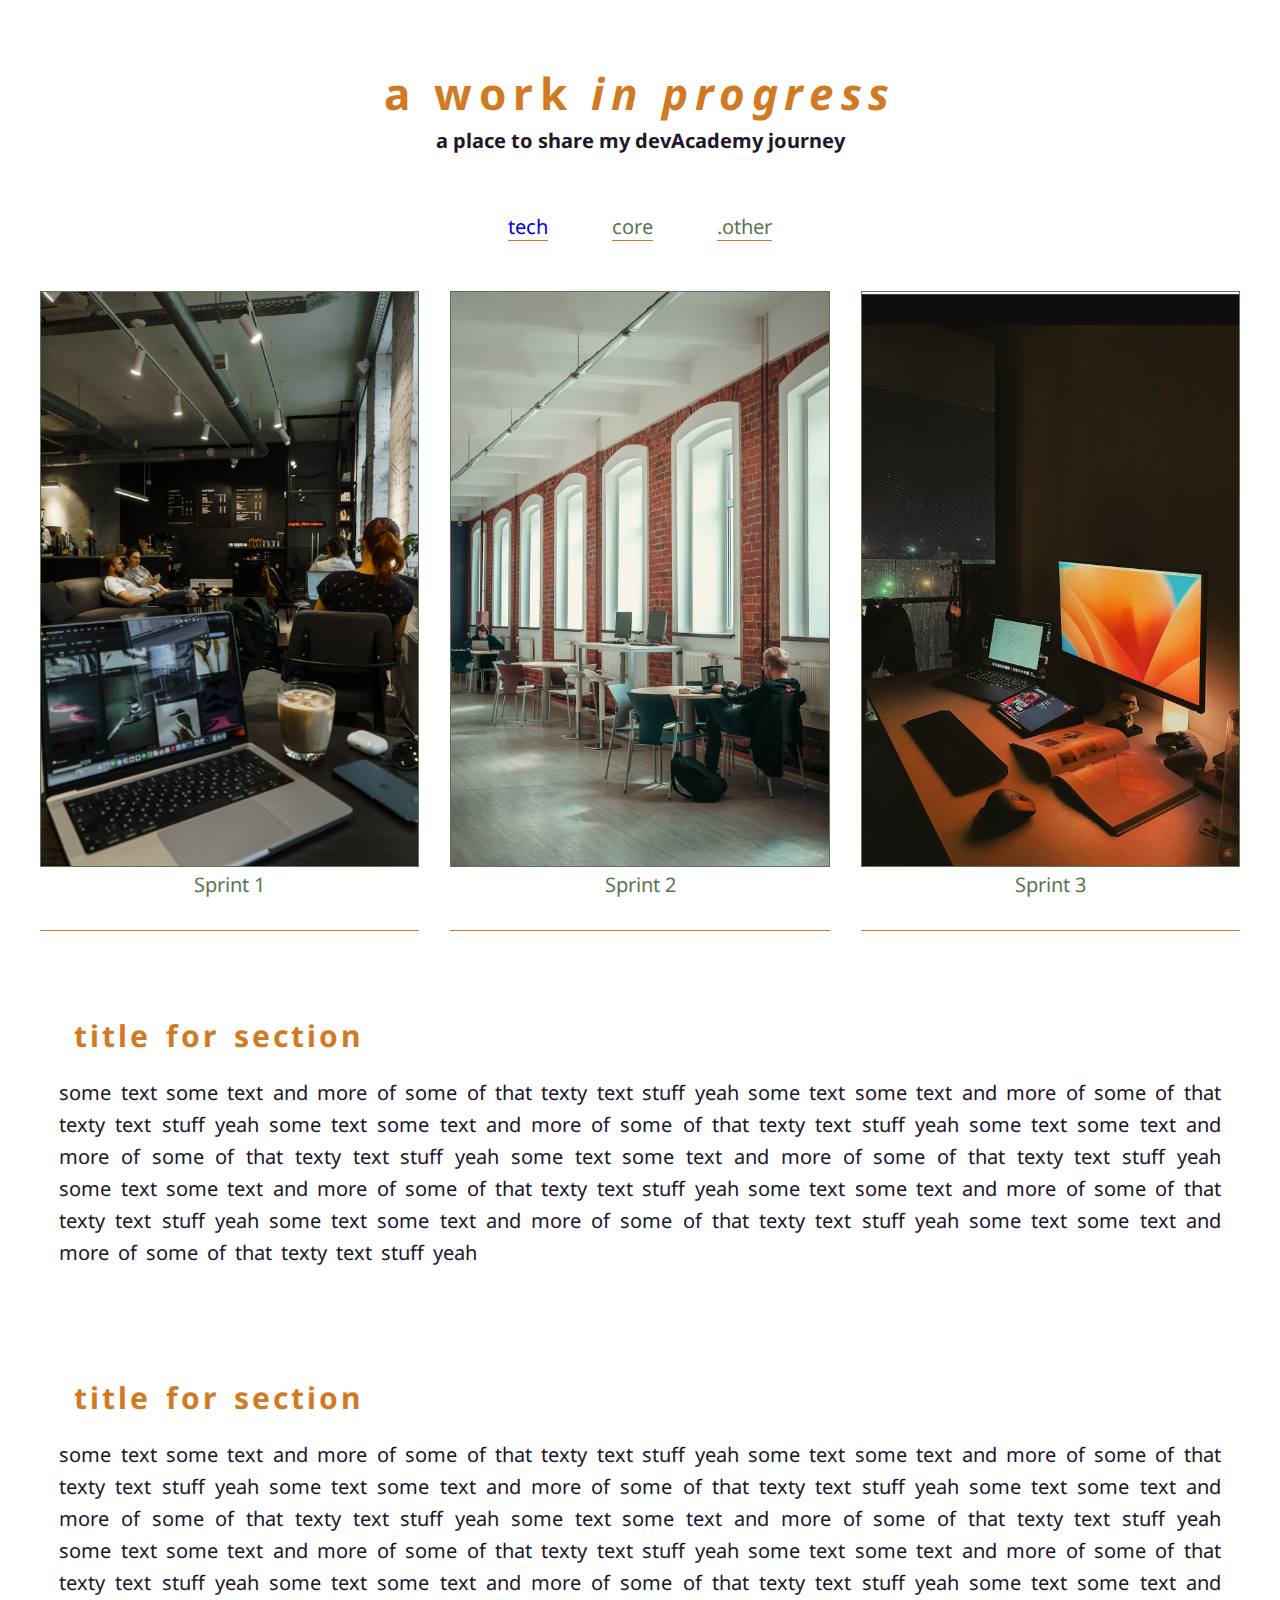
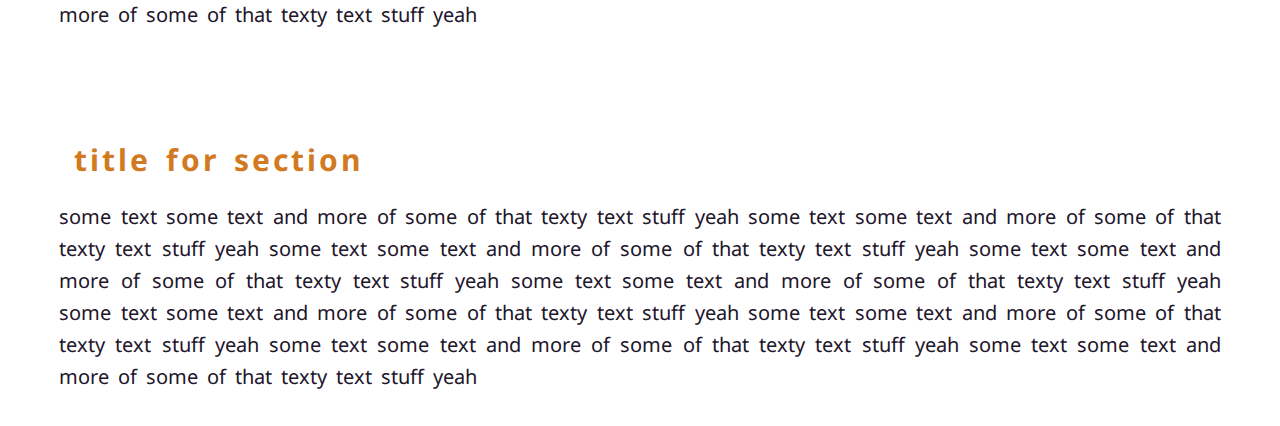
==== index.html @ 832a3181 "Test and edit values for responsive queries" ====
<html lang="en">
  <head>
    <title>pat: landing page</title>
    <meta charset="UTF-8">
    <meta name="viewport" content="width=device-width, initial-scale=1.0">
    <link rel="stylesheet" href="./styles/main.css">
    <link rel="stylesheet"
  href="https://fonts.googleapis.com/css?family=Noto+Sans">
    
  <body>
    <header class="header-container">
   
      <h1 class="header-text">a work <i>in progress</i></h1>
      <h4 class="header-text">a place to share my devAcademy journey</h4>
    </header>

    <nav class="nav-container">
      <div class="nav-item"><a href="https://patnz.github.io/blog/html-css.html">tech</a></div>
      <div class="nav-item">core</div>
      <div class="nav-item">.other</div>

    </nav>

    <main>

      <div class="panel-container">

        <!-- A challenge for the future = panel can scroll -->

        <div class="panel-item">
          <a href="https://handbook.eda.nz/foundations/curriculum/sprint-1"><img class="panel-img" src="./images/panel-img-1.png">
          <div class="panel-title">Sprint 1</div></a>
        </div>

        <div class="panel-item">
          <a href="https://handbook.eda.nz/foundations/curriculum/sprint-2"><img class="panel-img" src="./images/panel-img-2.png">
          <div class="panel-title">Sprint 2</div></a>
        </div>

        <div class="panel-item">
          <a href="https://handbook.eda.nz/foundations/curriculum/sprint-3"><img class="panel-img" src="./images/panel-img-3.png">
          <div class="panel-title">Sprint 3</div></a>
        </div>

      </div>

        <section class="main-section">
          <h2 class="main-section-title">title for section</h2>
          <p>some text some text and more of some of that texty text stuff yeah some text some text and more of some of that texty text stuff yeah some text some text and more of some of that texty text stuff yeah some text some text and more of some of that texty text stuff yeah some text some text and more of some of that texty text stuff yeah some text some text and more of some of that texty text stuff yeah some text some text and more of some of that texty text stuff yeah some text some text and more of some of that texty text stuff yeah some text some text and more of some of that texty text stuff yeah</p>
        </section>

        <section class="main-section">
          <h2 class="main-section-title">title for section</h2>
          <p>some text some text and more of some of that texty text stuff yeah some text some text and more of some of that texty text stuff yeah some text some text and more of some of that texty text stuff yeah some text some text and more of some of that texty text stuff yeah some text some text and more of some of that texty text stuff yeah some text some text and more of some of that texty text stuff yeah some text some text and more of some of that texty text stuff yeah some text some text and more of some of that texty text stuff yeah some text some text and more of some of that texty text stuff yeah</p>
        </section>
          
        <section class="main-section">
          <h2 class="main-section-title">title for section</h2>
          <p>some text some text and more of some of that texty text stuff yeah some text some text and more of some of that texty text stuff yeah some text some text and more of some of that texty text stuff yeah some text some text and more of some of that texty text stuff yeah some text some text and more of some of that texty text stuff yeah some text some text and more of some of that texty text stuff yeah some text some text and more of some of that texty text stuff yeah some text some text and more of some of that texty text stuff yeah some text some text and more of some of that texty text stuff yeah</p>
        </section>
    </main>
    

    <footer>


    </footer>

    
  </body>
</html>
---- styles/main.css ----
* {
  font-family: 'Noto Sans';
  box-sizing: border-box;
  /* border: 1px black solid; */
}

html {
  font-size: 20px;
}

body {
  background-color: #FFFFFF;
  color: #22162B;
}

a {
  text-decoration: none;
}

/* All styles below this line relate to the header */
/*                        */
/*                       */
/*                      */
/*                     */

header {
  margin: auto;
  width: auto;
  height: 200px;
  text-align: center;
}

header h1 {
  color: #D17A22;
  font-size: 2.2em;
  letter-spacing: .15em;
}

header h3 {
  color: #22162B;
  font-size: 1.2em;
  letter-spacing: .1em;
}

/* header-text style is to vertically center the two elements within the header */
/*                        */
/*                       */
/*                      */
/*                     */

.header-text {
  margin: 2px; 
}

.header-container {
  display: flex;
  flex-direction: column;
  justify-content: center;
}

/* All styles below this line relate to the nav */
/*                        */
/*                       */
/*                      */
/*                     */

.nav-container {
  width: auto;
  height: auto;
  padding: 5px 5px 50px 5px;
  display: flex;
  justify-content: center;
  gap: 5vw;
}

.nav-item, .panel-title {
  color: #5B7553;
  border-bottom: 1px solid #D17A22;
}

.nav-item:hover {
  font-weight: bold;
}

/* All styles below this line relate to the main panel (images) */
/*                        */
/*                       */
/*                      */
/*                     */

.panel-container {
  display: flex;
  height: auto;
  width: auto;
  justify-content: space-evenly;
  align-items: center;
}

.panel-img {
  object-fit: cover;
  width: 100%;
  height: 90%;
  border: 1px solid #5B7553;
}
.panel-item {
  height: 50vw;
  width: 30%;
}

.panel-title {
  width: auto;
  height: 10%;
  text-align: center;
  padding-top: 4px;
  
}

/* All styles below this line relate to the main section (text) */
/*                        */
/*                       */
/*                      */
/*                     */

.main-section-title {
  color: #D17A22;
  padding-left: 15px;
  letter-spacing: .1em;
}

.main-section {
  color: #22162B;
  padding: 5vw 4vw .5vh 4vw;
  text-align: justify;
  word-spacing: .2em;
  line-height: 1.6em;
}





/* Media Queries!          */
/*                        */
/*                       */
/*                      */
/*                     */



/* Tablet and smaller */

@media only screen and (max-width: 768px) {

  html {
    font-size: 14px;
  }

  header h1 {
    font-size: 1.9em;
    letter-spacing: .1em;
  }
  
  header h3 {
    font-size: 1.3em;
  }

  .panel-container {
  padding: 5vw 0;
  display: flex;
  flex-direction: column;
  height: fit-content;
  width: auto;
  justify-content: space-evenly;
  align-items: center;
  gap: 10px;
}

.panel-img {
  object-fit: cover;
  width: 100%;
  height: 90%;
  object-position: bottom 10%;
}
.panel-item {
  height: 110vw;
  width: 80%;
}

.panel-title {
  width: auto;
  height: 6vw;
  text-align: center;
  padding-top: 10px;
  
}
}




/* Mobile (420px) and smaller */

@media only screen and (max-width: 420px) {
  html {
    font-size: 12px;
  }

  header h1 {
    padding: 0px 10px 0px 10px;
    font-size: 2em;
    letter-spacing: .15em;
  }
  
  header h3 {
    padding: 0px 10px 0px 10px;
    font-size: 1.3em;
    letter-spacing: .1em;
  }

  .nav-item {
    font-size: .9em;
  }

}
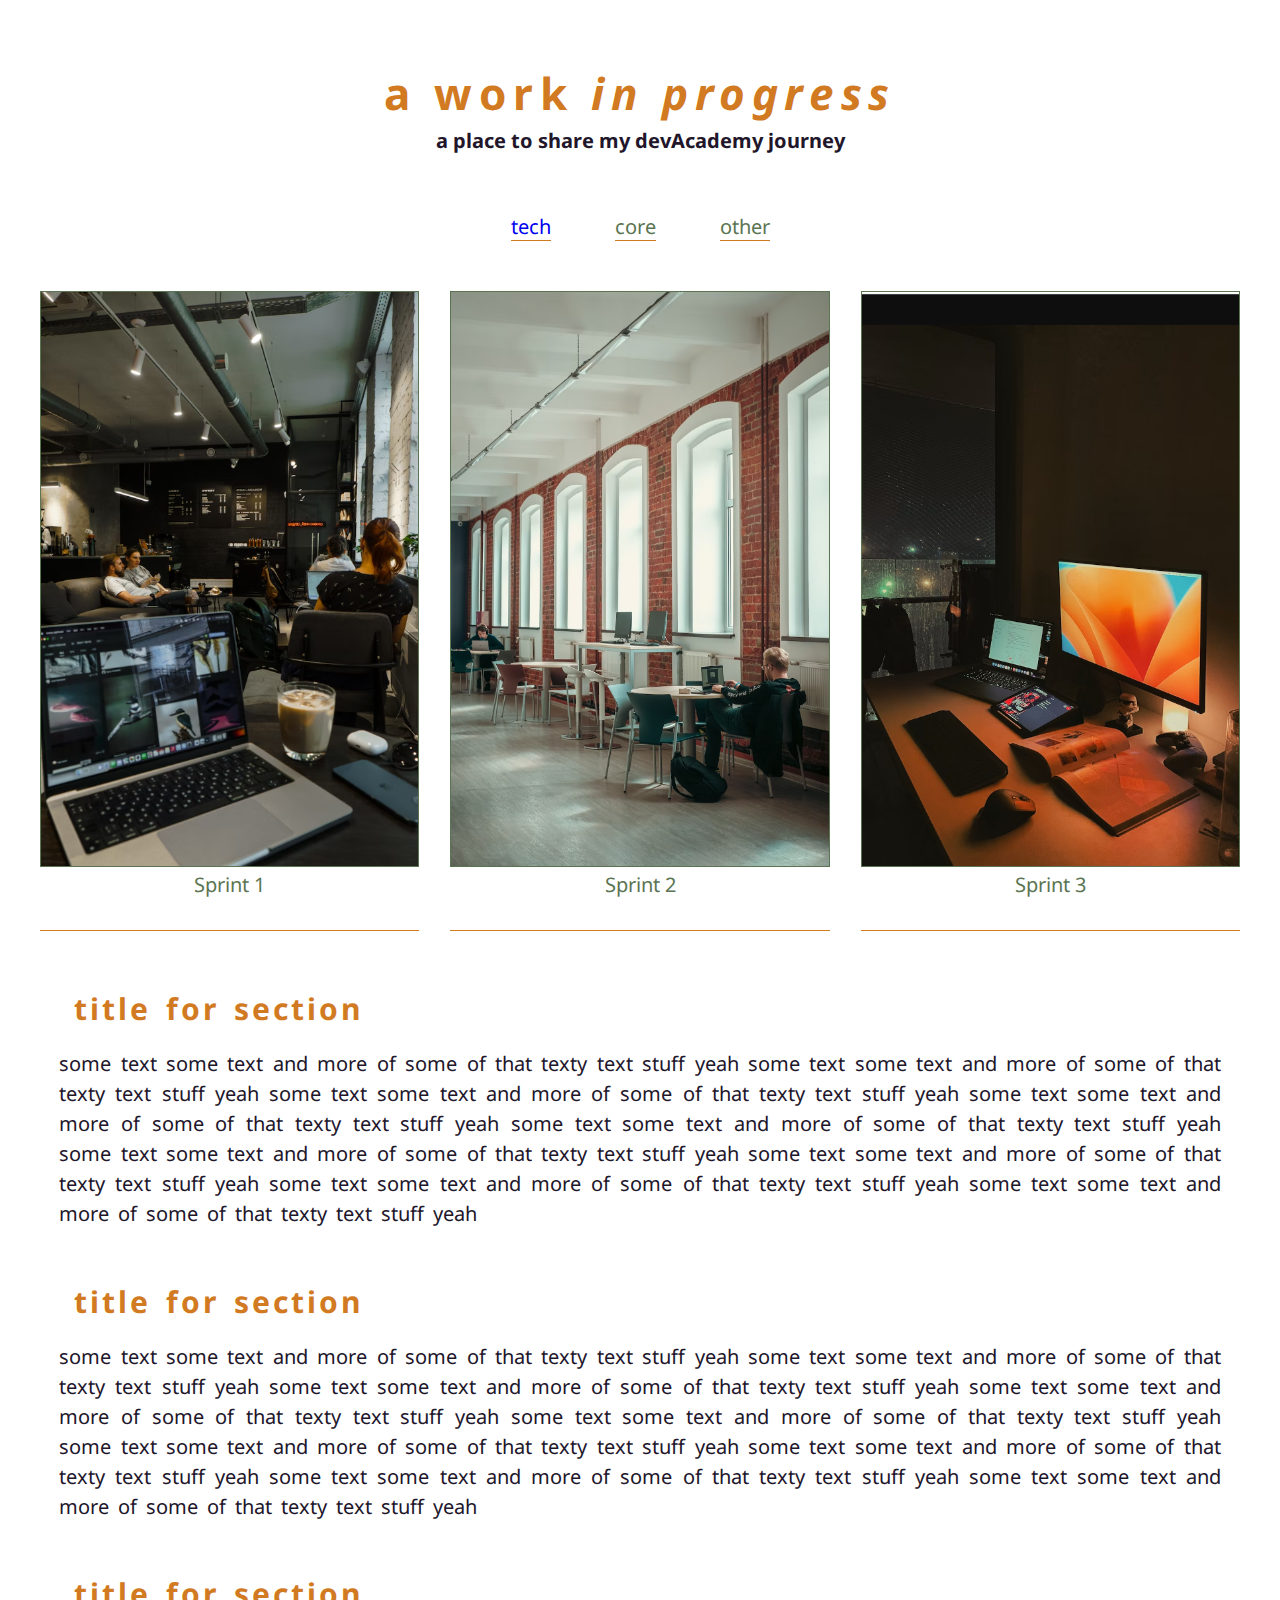
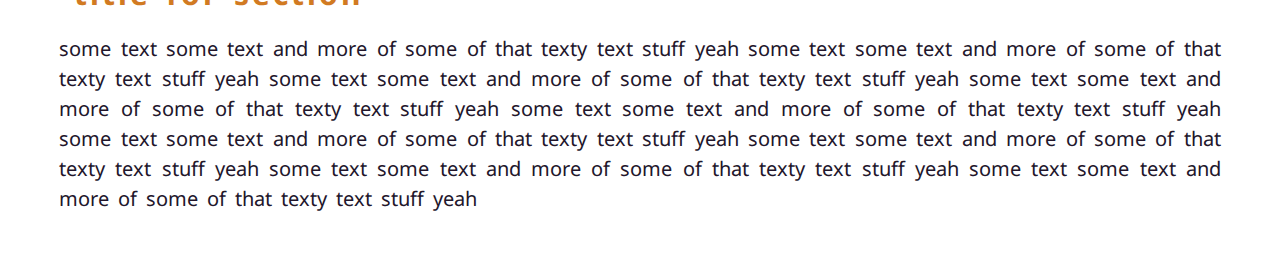
==== commit 653f9049: "Styling changes to lists/title" ====
--- a/index.html
+++ b/index.html
@@ -17,7 +17,7 @@
     <nav class="nav-container">
       <div class="nav-item"><a href="https://patnz.github.io/blog/html-css.html">tech</a></div>
       <div class="nav-item">core</div>
-      <div class="nav-item">.other</div>
+      <div class="nav-item">other</div>
 
     </nav>
 
--- a/styles/main.css
+++ b/styles/main.css
@@ -121,6 +121,15 @@
 /*                      */
 /*                     */
 
+.blog-title {
+  font-size: 1.5em;
+  border-bottom: 1px #E7AA6C solid;
+  padding: 5vw 20vw 5vw 20vw;
+  color: #6193ad;
+  text-align: center;
+  letter-spacing: .1em;
+}
+
 .main-section-title {
   color: #D17A22;
   padding-left: 15px;
@@ -129,14 +138,32 @@
 
 .main-section {
   color: #22162B;
-  padding: 5vw 4vw .5vh 4vw;
+  padding: 0vw 4vw 1vw 4vw;
   text-align: justify;
   word-spacing: .2em;
-  line-height: 1.6em;
-}
-
-
-
+  line-height: 30px;
+}
+
+.main-section:first-of-type {
+  padding-top: 3vw;
+}
+
+.code-snippet-container {
+  display: grid;
+  place-items: center;
+}
+
+.code-snippet {
+  margin: 4vw auto;
+  border: 1px solid grey;
+  box-shadow: 2px 3px grey;
+  height: auto;
+  width: 75vw;
+}
+
+ul {
+  margin: 2vw 0vw 4vw 0vw;
+}
 
 
 /* Media Queries!          */
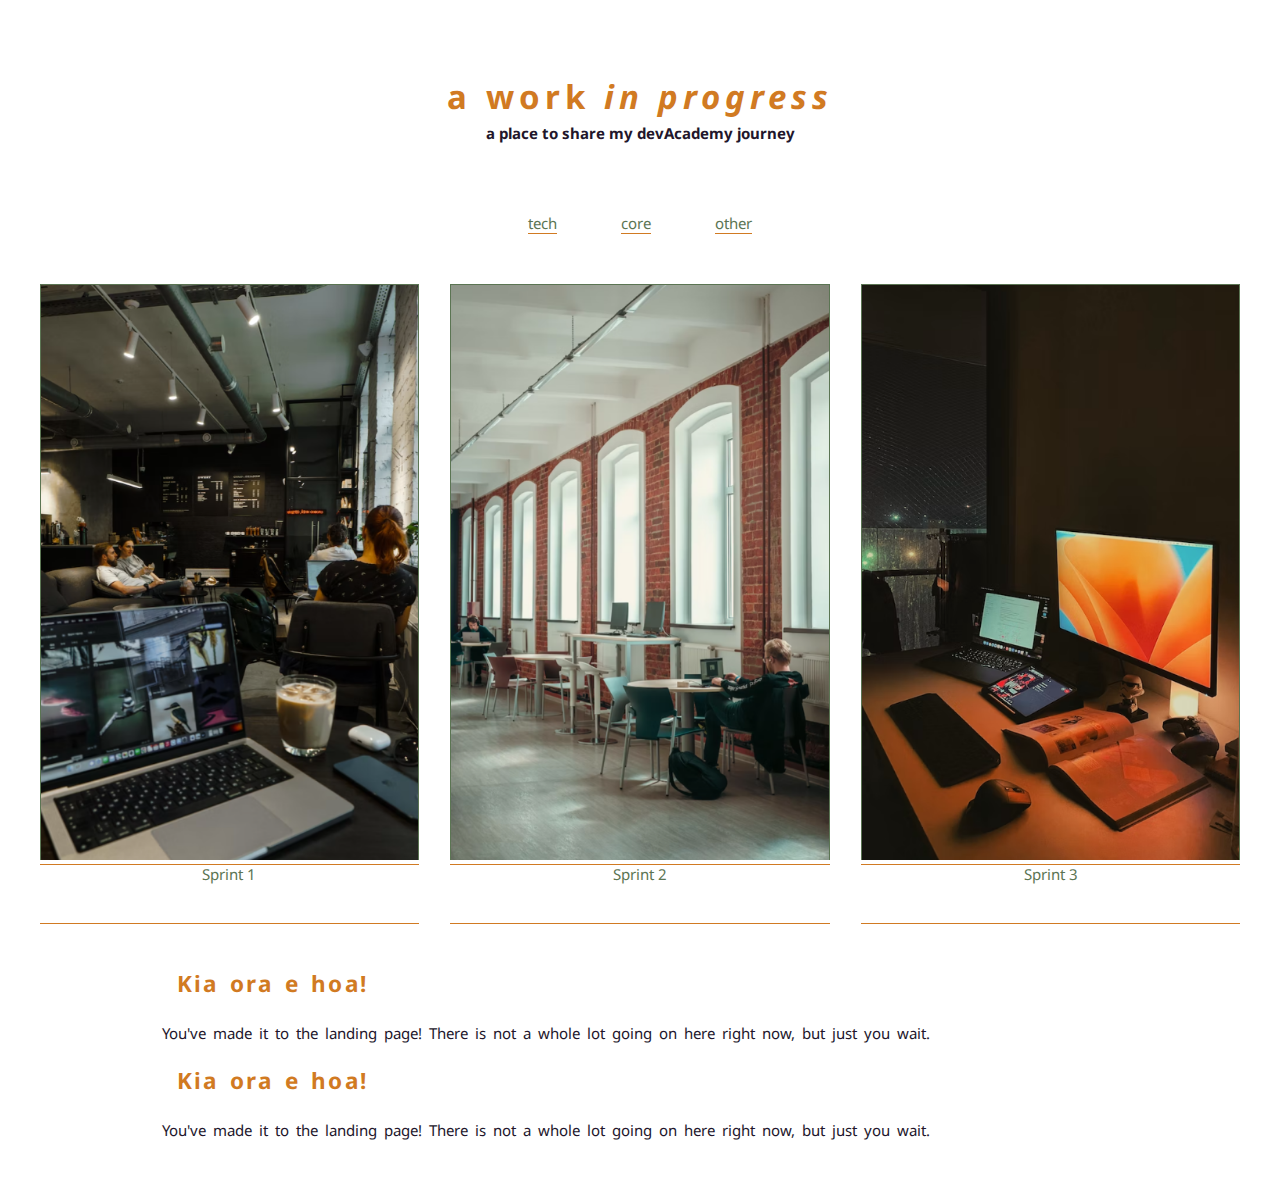
==== commit 77c9a0fe: "Added a core-blogs index page" ====
--- a/index.html
+++ b/index.html
@@ -45,18 +45,10 @@
       </div>
 
         <section class="main-section">
-          <h2 class="main-section-title">title for section</h2>
-          <p>some text some text and more of some of that texty text stuff yeah some text some text and more of some of that texty text stuff yeah some text some text and more of some of that texty text stuff yeah some text some text and more of some of that texty text stuff yeah some text some text and more of some of that texty text stuff yeah some text some text and more of some of that texty text stuff yeah some text some text and more of some of that texty text stuff yeah some text some text and more of some of that texty text stuff yeah some text some text and more of some of that texty text stuff yeah</p>
-        </section>
-
-        <section class="main-section">
-          <h2 class="main-section-title">title for section</h2>
-          <p>some text some text and more of some of that texty text stuff yeah some text some text and more of some of that texty text stuff yeah some text some text and more of some of that texty text stuff yeah some text some text and more of some of that texty text stuff yeah some text some text and more of some of that texty text stuff yeah some text some text and more of some of that texty text stuff yeah some text some text and more of some of that texty text stuff yeah some text some text and more of some of that texty text stuff yeah some text some text and more of some of that texty text stuff yeah</p>
-        </section>
-          
-        <section class="main-section">
-          <h2 class="main-section-title">title for section</h2>
-          <p>some text some text and more of some of that texty text stuff yeah some text some text and more of some of that texty text stuff yeah some text some text and more of some of that texty text stuff yeah some text some text and more of some of that texty text stuff yeah some text some text and more of some of that texty text stuff yeah some text some text and more of some of that texty text stuff yeah some text some text and more of some of that texty text stuff yeah some text some text and more of some of that texty text stuff yeah some text some text and more of some of that texty text stuff yeah</p>
+          <h2 class="main-section-title">Kia ora e hoa!</h2>
+          <p>You've made it to the landing page! There is not a whole lot going on here right now, but just you wait.</p>
+          <h2 class="main-section-title">Kia ora e hoa!</h2>
+          <p>You've made it to the landing page! There is not a whole lot going on here right now, but just you wait.</p>
         </section>
     </main>
     
--- a/styles/main.css
+++ b/styles/main.css
@@ -5,7 +5,7 @@
 }
 
 html {
-  font-size: 20px;
+  font-size: 15px;
 }
 
 body {
@@ -13,9 +13,19 @@
   color: #22162B;
 }
 
+.page-wrapper {
+  margin: auto;
+  display: flex;
+  flex-direction: column;
+  width: auto;
+  max-width: 1200px;
+  align-content: center;
+}
+
 a {
   text-decoration: none;
 }
+
 
 /* All styles below this line relate to the header */
 /*                        */
@@ -78,8 +88,26 @@
   border-bottom: 1px solid #D17A22;
 }
 
-.nav-item:hover {
-  font-weight: bold;
+.nav-item:hover, a:hover {
+  color: #D17A22 !important;
+  border-bottom: 1px solid #5B7553 !important;
+}
+
+
+
+a:visited {
+  color: #5B7553;
+  border-bottom: 1px solid #D17A22;
+}
+
+a {
+  color: #5B7553;
+  border-bottom: 1px solid #D17A22;
+}
+
+a:hover {
+  color: #D17A22 !important;
+  border-bottom: 1px solid #5B7553 !important;
 }
 
 /* All styles below this line relate to the main panel (images) */
@@ -102,11 +130,16 @@
   height: 90%;
   border: 1px solid #5B7553;
 }
+
 .panel-item {
   height: 50vw;
   width: 30%;
 }
 
+.panel-img, a:hover {
+  border-bottom: none !important;
+}
+
 .panel-title {
   width: auto;
   height: 10%;
@@ -123,8 +156,8 @@
 
 .blog-title {
   font-size: 1.5em;
-  border-bottom: 1px #E7AA6C solid;
-  padding: 5vw 20vw 5vw 20vw;
+  /* border-bottom: 1px grey solid; */
+  padding: 3vh;
   color: #6193ad;
   text-align: center;
   letter-spacing: .1em;
@@ -136,16 +169,24 @@
   letter-spacing: .1em;
 }
 
+#blog-link-section {
+  text-align: center;
+}
+
 .main-section {
-  color: #22162B;
-  padding: 0vw 4vw 1vw 4vw;
+  margin: 5vh 0vh 2vh 0vh;
+  color: #22162B;
+  padding: 0vw 12vw 1vw 12vw;
   text-align: justify;
   word-spacing: .2em;
   line-height: 30px;
 }
 
-.main-section:first-of-type {
-  padding-top: 3vw;
+#blog-summary {
+  padding: 0vw 9vw 4vw 9vw;
+  font-size: 1.2em;
+  line-height: 40px;
+  color: #22162B;
 }
 
 .code-snippet-container {
@@ -159,10 +200,17 @@
   box-shadow: 2px 3px grey;
   height: auto;
   width: 75vw;
+  max-width: 600px;
 }
 
 ul {
   margin: 2vw 0vw 4vw 0vw;
+}
+
+.italic-bold-blue {
+  color: #6193ad;
+  font-weight: bold;
+  font-style: italic;
 }
 
 
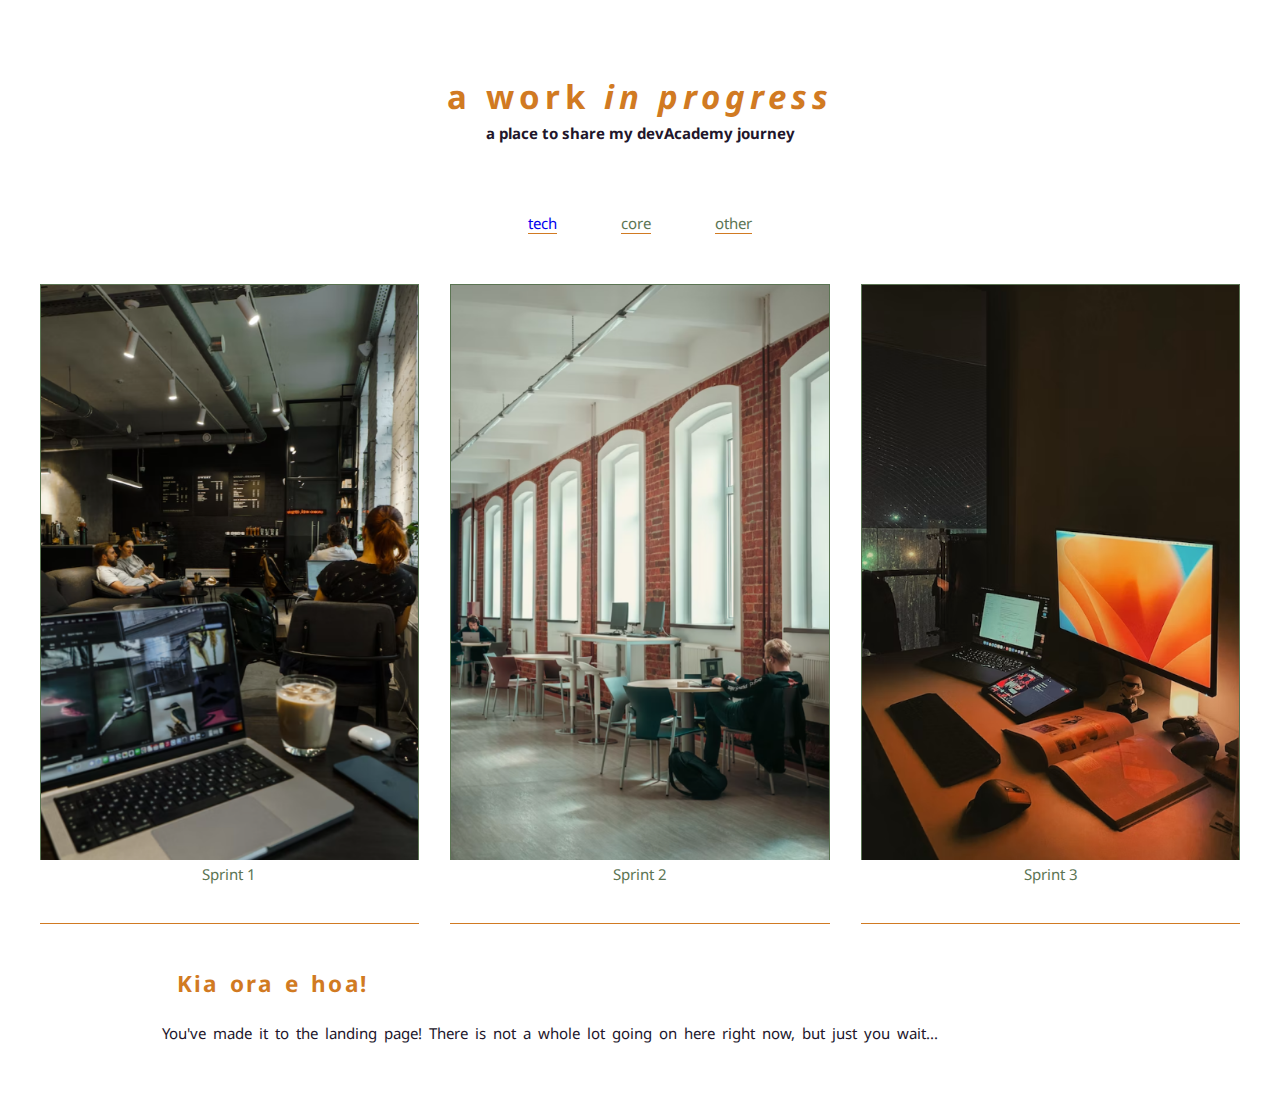
==== commit 83202174: "Fixed all nav links" ====
--- a/index.html
+++ b/index.html
@@ -46,9 +46,7 @@
 
         <section class="main-section">
           <h2 class="main-section-title">Kia ora e hoa!</h2>
-          <p>You've made it to the landing page! There is not a whole lot going on here right now, but just you wait.</p>
-          <h2 class="main-section-title">Kia ora e hoa!</h2>
-          <p>You've made it to the landing page! There is not a whole lot going on here right now, but just you wait.</p>
+          <p>You've made it to the landing page! There is not a whole lot going on here right now, but just you wait...</p>
         </section>
     </main>
     
--- a/styles/main.css
+++ b/styles/main.css
@@ -100,7 +100,7 @@
   border-bottom: 1px solid #D17A22;
 }
 
-a {
+.text-link {
   color: #5B7553;
   border-bottom: 1px solid #D17A22;
 }
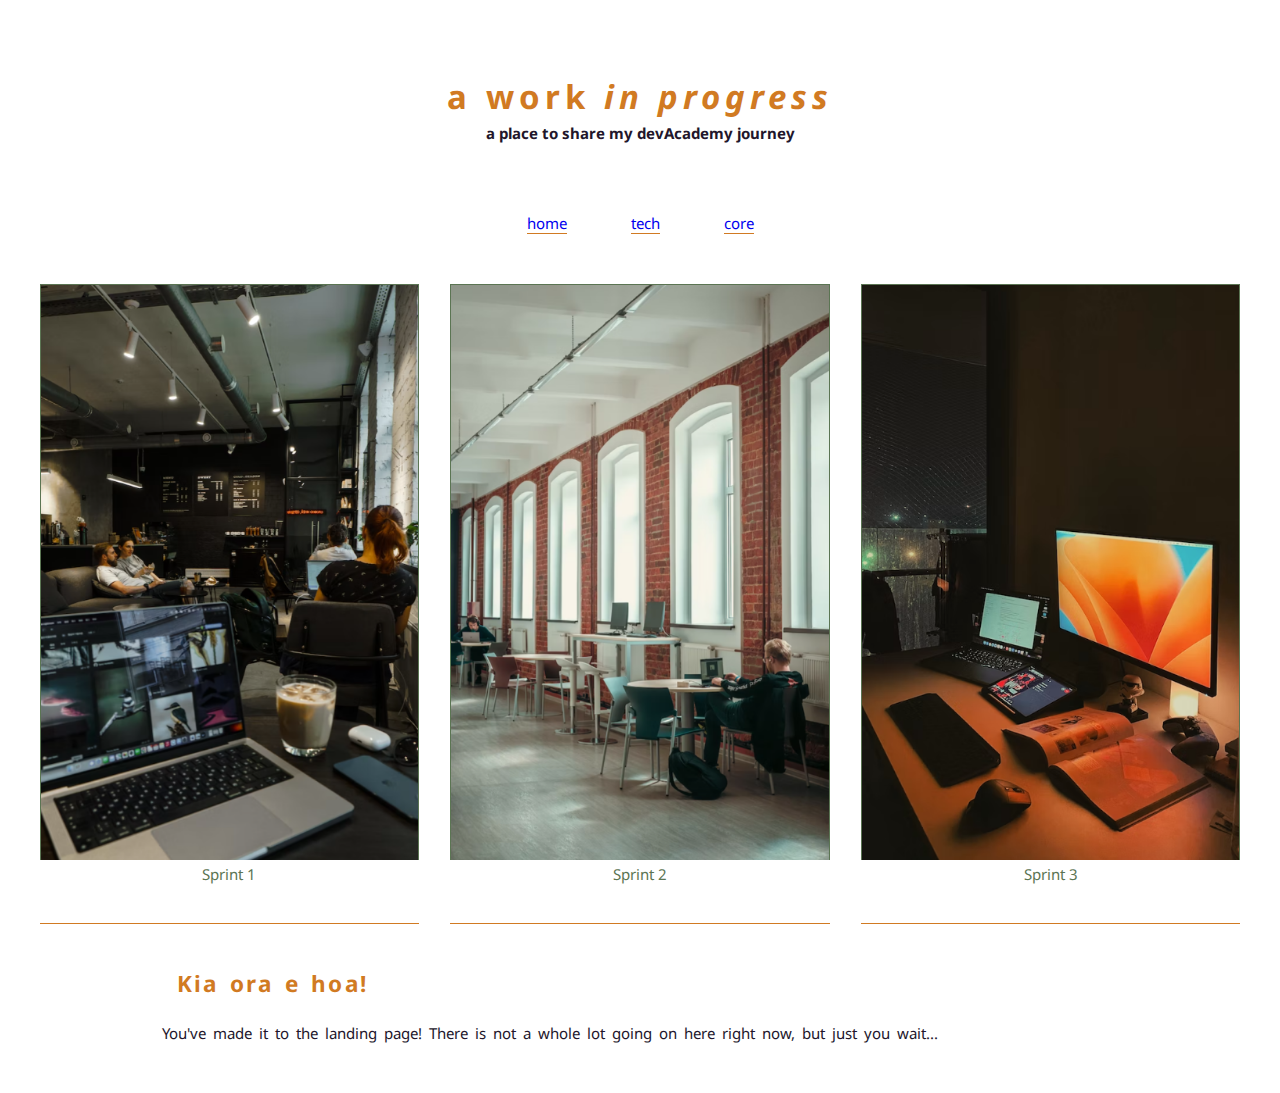
==== commit 1ff337c4: "Fixed nav on index/hover properties" ====
--- a/index.html
+++ b/index.html
@@ -15,9 +15,17 @@
     </header>
 
     <nav class="nav-container">
-      <div class="nav-item"><a href="https://patnz.github.io/blog/html-css.html">tech</a></div>
-      <div class="nav-item">core</div>
-      <div class="nav-item">other</div>
+      <div class="nav-item">
+        <a href="https://patnz.github.io/">home</a>
+      </div>
+
+      <div class="nav-item">
+        <a href="https://patnz.github.io/blog/html-css.html">tech</a>
+      </div>
+      
+      <div class="nav-item">
+        <a href="https://patnz.github.io/blog/core-blogs.html">core</a>
+      </div>
 
     </nav>
 
--- a/styles/main.css
+++ b/styles/main.css
@@ -105,10 +105,7 @@
   border-bottom: 1px solid #D17A22;
 }
 
-a:hover {
-  color: #D17A22 !important;
-  border-bottom: 1px solid #5B7553 !important;
-}
+
 
 /* All styles below this line relate to the main panel (images) */
 /*                        */
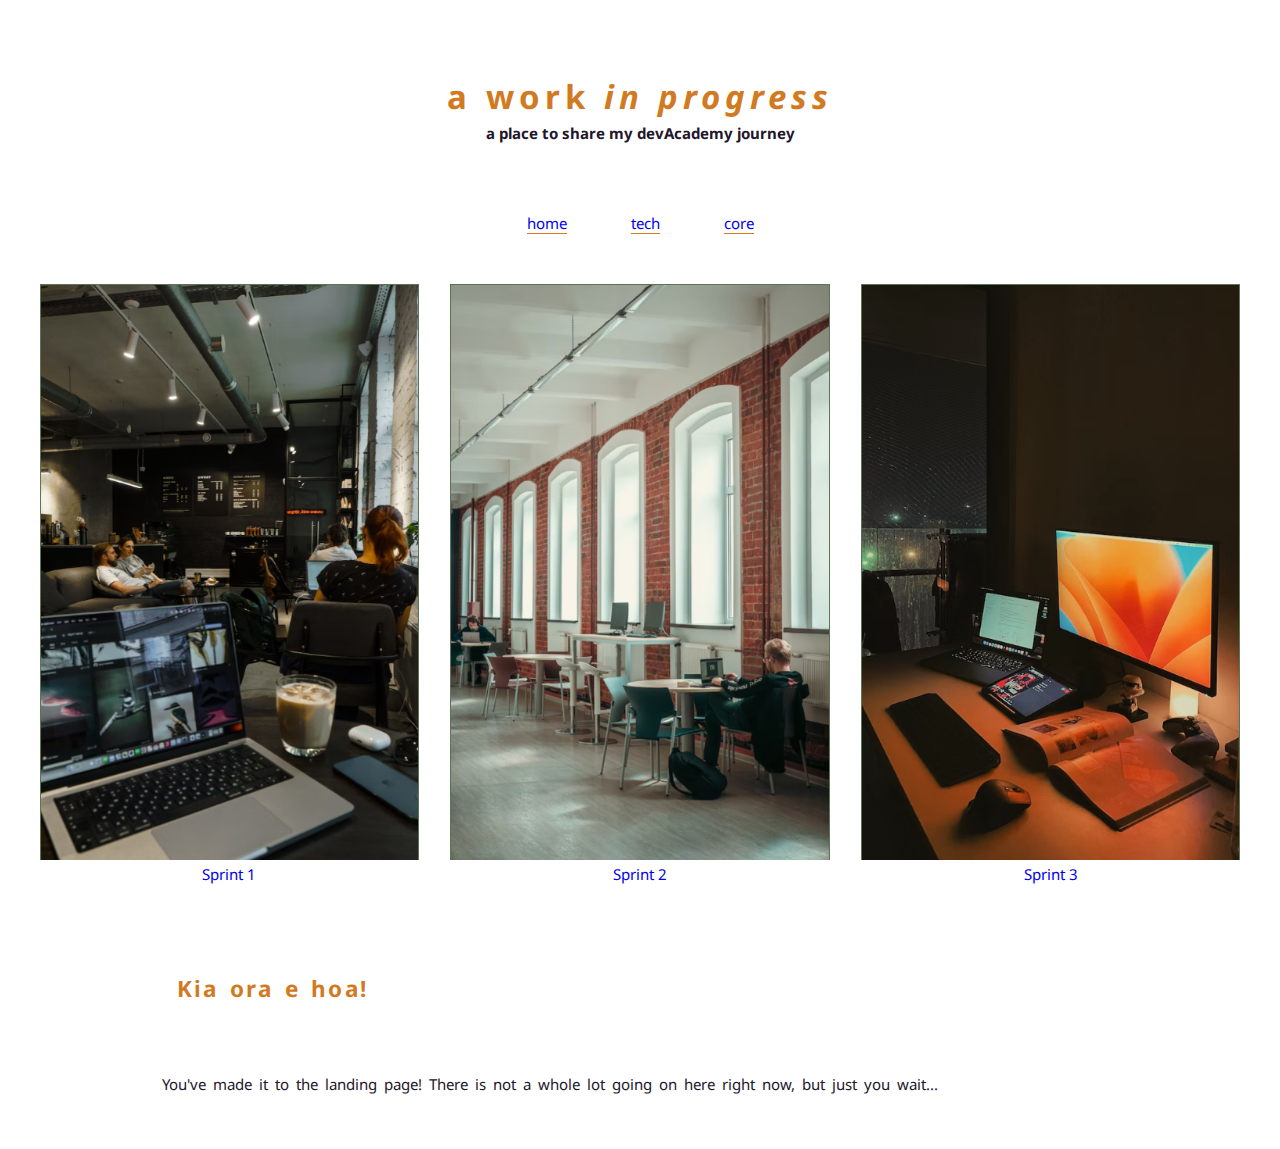
==== commit c017fbdb: "updated nav - link to tech blogs" ====
--- a/index.html
+++ b/index.html
@@ -20,7 +20,7 @@
       </div>
 
       <div class="nav-item">
-        <a href="https://patnz.github.io/blog/html-css.html">tech</a>
+        <a href="https://patnz.github.io/blog/tech-blogs.html">tech</a>
       </div>
       
       <div class="nav-item">
--- a/styles/main.css
+++ b/styles/main.css
@@ -83,7 +83,7 @@
   gap: 5vw;
 }
 
-.nav-item, .panel-title {
+.nav-item {
   color: #5B7553;
   border-bottom: 1px solid #D17A22;
 }
@@ -176,7 +176,11 @@
   padding: 0vw 12vw 1vw 12vw;
   text-align: justify;
   word-spacing: .2em;
-  line-height: 30px;
+  line-height: 40px;
+}
+
+.main-section p {
+  padding-top: 4vh;
 }
 
 #blog-summary {
@@ -210,6 +214,12 @@
   font-style: italic;
 }
 
+.italic-bold-orange {
+  color: #D17A22;
+  font-weight: bold;
+  font-style: italic;
+}
+
 
 /* Media Queries!          */
 /*                        */
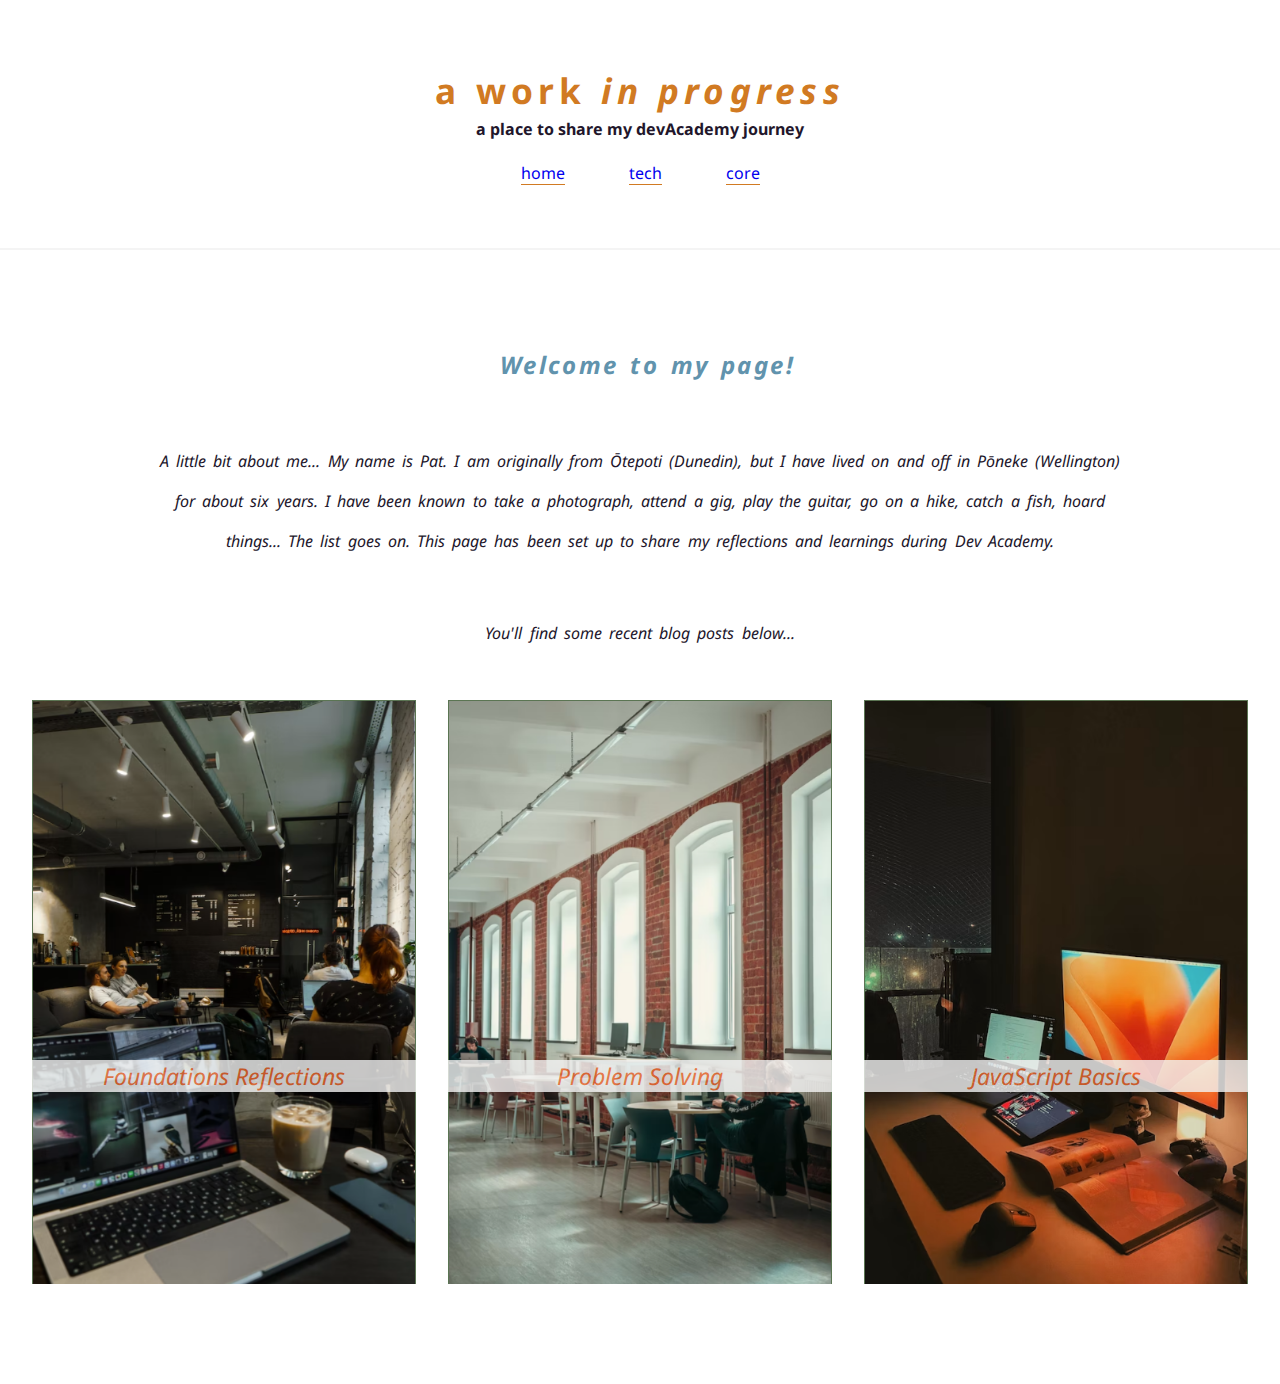
==== commit 83edd2b1: "reformatted blog, added images to each" ====
--- a/index.html
+++ b/index.html
@@ -12,50 +12,56 @@
    
       <h1 class="header-text">a work <i>in progress</i></h1>
       <h4 class="header-text">a place to share my devAcademy journey</h4>
+      
+      <nav class="nav-container">
+        <div class="nav-item">
+          <a href="https://patnz.github.io/">home</a>
+        </div>
+  
+        <div class="nav-item">
+          <a href="https://patnz.github.io/blog/tech-blogs.html">tech</a>
+        </div>
+        
+        <div class="nav-item">
+          <a href="https://patnz.github.io/blog/core-blogs.html">core</a>
+        </div>
+  
+      </nav>
     </header>
 
-    <nav class="nav-container">
-      <div class="nav-item">
-        <a href="https://patnz.github.io/">home</a>
-      </div>
-
-      <div class="nav-item">
-        <a href="https://patnz.github.io/blog/tech-blogs.html">tech</a>
-      </div>
-      
-      <div class="nav-item">
-        <a href="https://patnz.github.io/blog/core-blogs.html">core</a>
-      </div>
-
-    </nav>
+    
 
     <main>
+
+      <section class="main-section">
+        <h2 class="main-section-title front-page-title">
+          <span class="italic-bold-blue">Welcome to my page!</span>
+        </h2>
+
+        <p class="center-text"><i>A little bit about me... My name is Pat. I am originally from Ōtepoti (Dunedin), but I have lived on and off in Pōneke (Wellington) for about six years. I have been known to take a photograph, attend a gig, play the guitar, go on a hike, catch a fish, hoard things... The list goes on. This page has been set up to share my reflections and learnings during Dev Academy.</i></p>
+        <p class="center-text"><i>You'll find some recent blog posts below...</i></p>
+      </section>
 
       <div class="panel-container">
 
         <!-- A challenge for the future = panel can scroll -->
 
         <div class="panel-item">
-          <a href="https://handbook.eda.nz/foundations/curriculum/sprint-1"><img class="panel-img" src="./images/panel-img-1.png">
-          <div class="panel-title">Sprint 1</div></a>
+          <a href="https://patnz.github.io/blog/foundations-reflection.html"><img class="panel-img" src="./images/panel-img-1.png"><div class="panel-title">Foundations Reflections</div></a>
         </div>
 
         <div class="panel-item">
-          <a href="https://handbook.eda.nz/foundations/curriculum/sprint-2"><img class="panel-img" src="./images/panel-img-2.png">
-          <div class="panel-title">Sprint 2</div></a>
+          <a href="https://patnz.github.io/blog/problem-solving.html"><img class="panel-img" src="./images/panel-img-2.png">
+          <div class="panel-title">Problem Solving</div></a>
         </div>
 
         <div class="panel-item">
-          <a href="https://handbook.eda.nz/foundations/curriculum/sprint-3"><img class="panel-img" src="./images/panel-img-3.png">
-          <div class="panel-title">Sprint 3</div></a>
+          <a href="https://patnz.github.io/blog/javascript-dom.html"><img class="panel-img" src="./images/panel-img-3.png">
+          <div class="panel-title">JavaScript Basics</div></a>
         </div>
 
       </div>
 
-        <section class="main-section">
-          <h2 class="main-section-title">Kia ora e hoa!</h2>
-          <p>You've made it to the landing page! There is not a whole lot going on here right now, but just you wait...</p>
-        </section>
     </main>
     
 
--- a/styles/main.css
+++ b/styles/main.css
@@ -4,13 +4,21 @@
   /* border: 1px black solid; */
 }
 
+
 html {
-  font-size: 15px;
+  font-size: 16px;
 }
 
 body {
   background-color: #FFFFFF;
   color: #22162B;
+  width: 100%;
+  margin: 0;
+  padding: 0;
+}
+
+.center-text {
+  text-align: center;
 }
 
 .page-wrapper {
@@ -26,6 +34,25 @@
   text-decoration: none;
 }
 
+/* All styles below this line relate to the blog images */
+/*                        */
+/*                       */
+/*                      */
+/*                     */
+
+.blog-img-div {
+  display: flex;
+  justify-content: center;
+}
+
+.blog-img {
+  padding: 20px 0px;
+  object-fit: cover;
+  width: 60vw;
+  height: auto;
+  max-height: 700px;
+
+}
 
 /* All styles below this line relate to the header */
 /*                        */
@@ -34,9 +61,9 @@
 /*                     */
 
 header {
-  margin: auto;
-  width: auto;
-  height: 200px;
+  margin: 0;
+  width: auto;
+  height: 250px;
   text-align: center;
 }
 
@@ -63,9 +90,15 @@
 }
 
 .header-container {
+  padding-top: 20px;
+  background-color: #FFFFFF;
+  position: sticky;
+  top: 0;
+  z-index: 9;
   display: flex;
   flex-direction: column;
   justify-content: center;
+  border-bottom: 2px solid #f4f4f4;
 }
 
 /* All styles below this line relate to the nav */
@@ -77,7 +110,8 @@
 .nav-container {
   width: auto;
   height: auto;
-  padding: 5px 5px 50px 5px;
+ 
+  padding: 20px 0px;
   display: flex;
   justify-content: center;
   gap: 5vw;
@@ -129,7 +163,8 @@
 }
 
 .panel-item {
-  height: 50vw;
+  position: relative;
+  height: auto;
   width: 30%;
 }
 
@@ -138,11 +173,17 @@
 }
 
 .panel-title {
-  width: auto;
-  height: 10%;
-  text-align: center;
-  padding-top: 4px;
-  
+  padding: 0px 5px;
+  opacity: 80%;
+  background-color: #f4f4f4;
+  color: #f36d33;
+  font-size: 1.8vw;
+  font-style: italic;
+  position: absolute;
+  bottom: 15vw;
+  width: 100%;
+  height: auto;
+  text-align: center;
 }
 
 /* All styles below this line relate to the main section (text) */
@@ -164,6 +205,16 @@
   color: #D17A22;
   padding-left: 15px;
   letter-spacing: .1em;
+  text-align: center;
+  font-size: 
+}
+
+h2 {
+  font-size: 1.5em;
+}
+
+.front-page-title {
+  padding-top: 50px;
 }
 
 #blog-link-section {
@@ -183,11 +234,35 @@
   padding-top: 4vh;
 }
 
+footer {
+  height: 100px;
+}
+
 #blog-summary {
   padding: 0vw 9vw 4vw 9vw;
   font-size: 1.2em;
   line-height: 40px;
   color: #22162B;
+  text-align: center;
+  font-style: italic;
+}
+
+pre {
+  background: #f4f4f4;
+  border: 1px solid #ddd;
+  border-left: 3px solid #f36d33;
+  color: #666;
+  page-break-inside: avoid;
+  font-family: monospace;
+  font-size: 15px;
+  line-height: 1.6;
+  margin-bottom: 1.6em;
+  max-width: 100%;
+  height: fit-content;
+  overflow: auto;
+  padding: 1em 1.5em;
+  display: block;
+  word-wrap: break-word;
 }
 
 .code-snippet-container {
@@ -205,7 +280,7 @@
 }
 
 ul {
-  margin: 2vw 0vw 4vw 0vw;
+  margin: 2vw 0vw 0vw 0vw;
 }
 
 .italic-bold-blue {
@@ -263,18 +338,26 @@
   height: 90%;
   object-position: bottom 10%;
 }
+
 .panel-item {
   height: 110vw;
   width: 80%;
 }
 
+
+
 .panel-title {
-  width: auto;
-  height: 6vw;
-  text-align: center;
-  padding-top: 10px;
-  
-}
+  opacity: 80%;
+  background-color: #f4f4f4;
+  color: #f36d33;
+  font-size: 1.6em;
+  position: absolute;
+  bottom: 25vw;
+  width: 100%;
+  height: auto;
+  text-align: center;
+}
+
 }
 
 
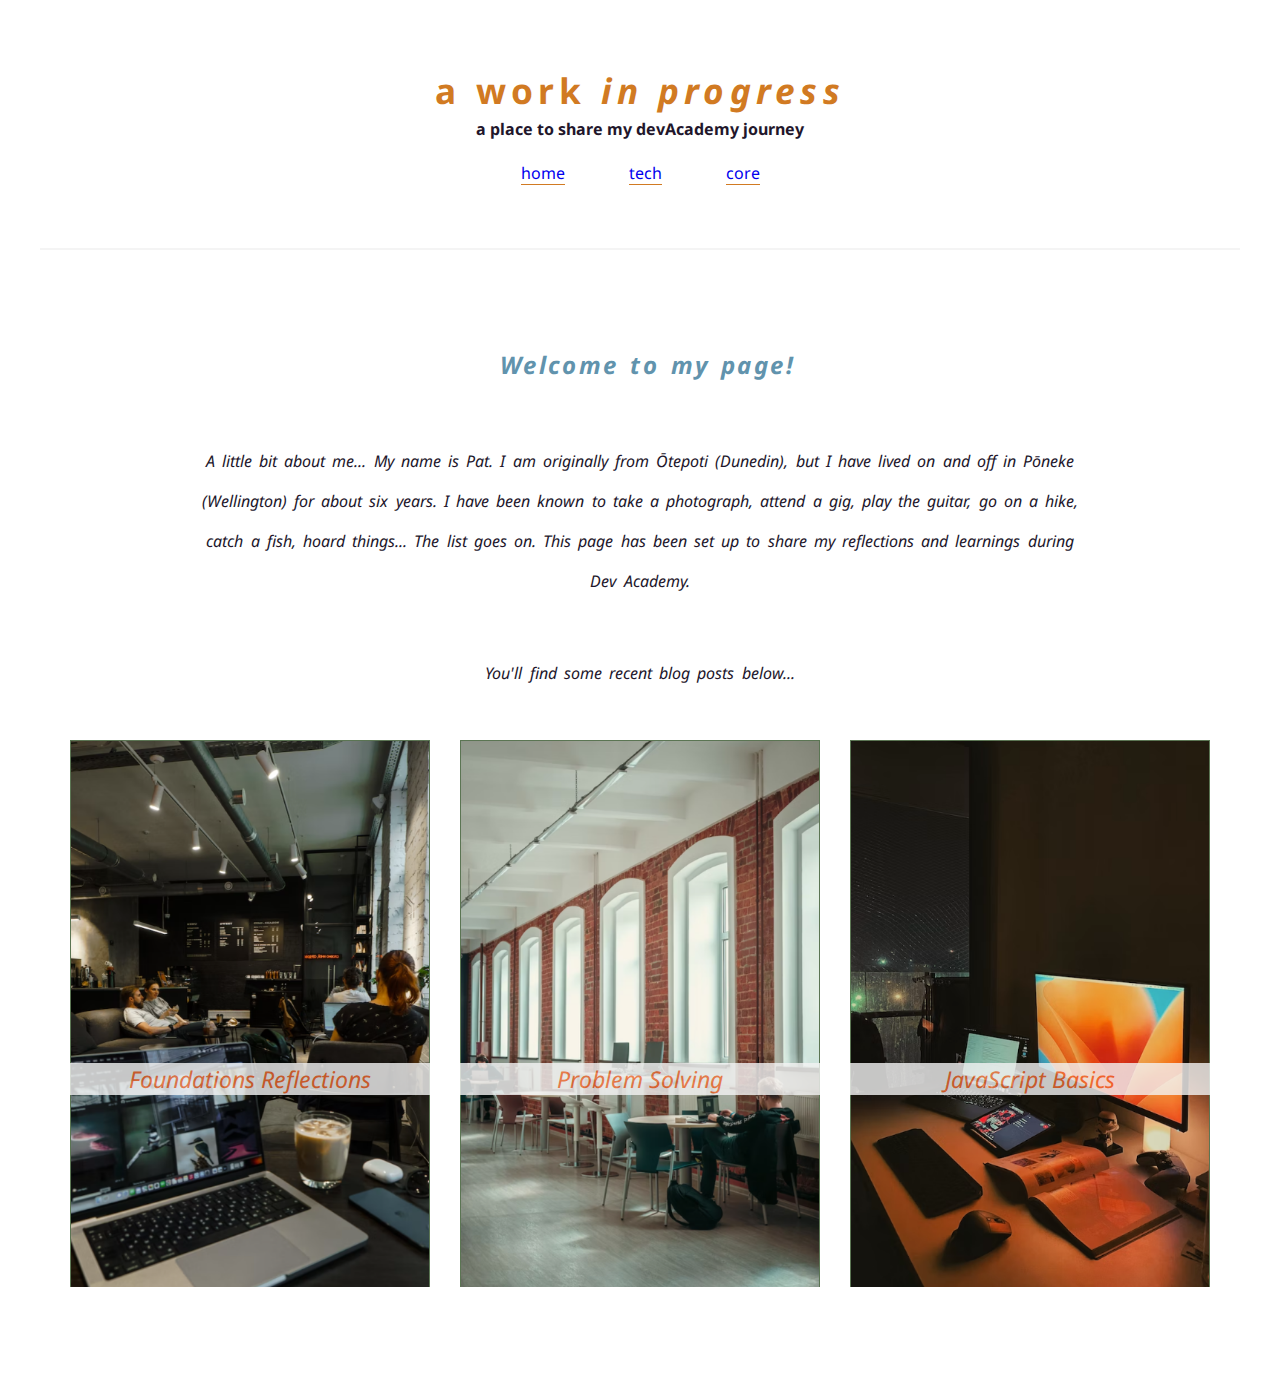
==== commit 221958dc: "fixed missing div on index" ====
--- a/index.html
+++ b/index.html
@@ -8,6 +8,7 @@
   href="https://fonts.googleapis.com/css?family=Noto+Sans">
     
   <body>
+    <div class="page-wrapper">
     <header class="header-container">
    
       <h1 class="header-text">a work <i>in progress</i></h1>
